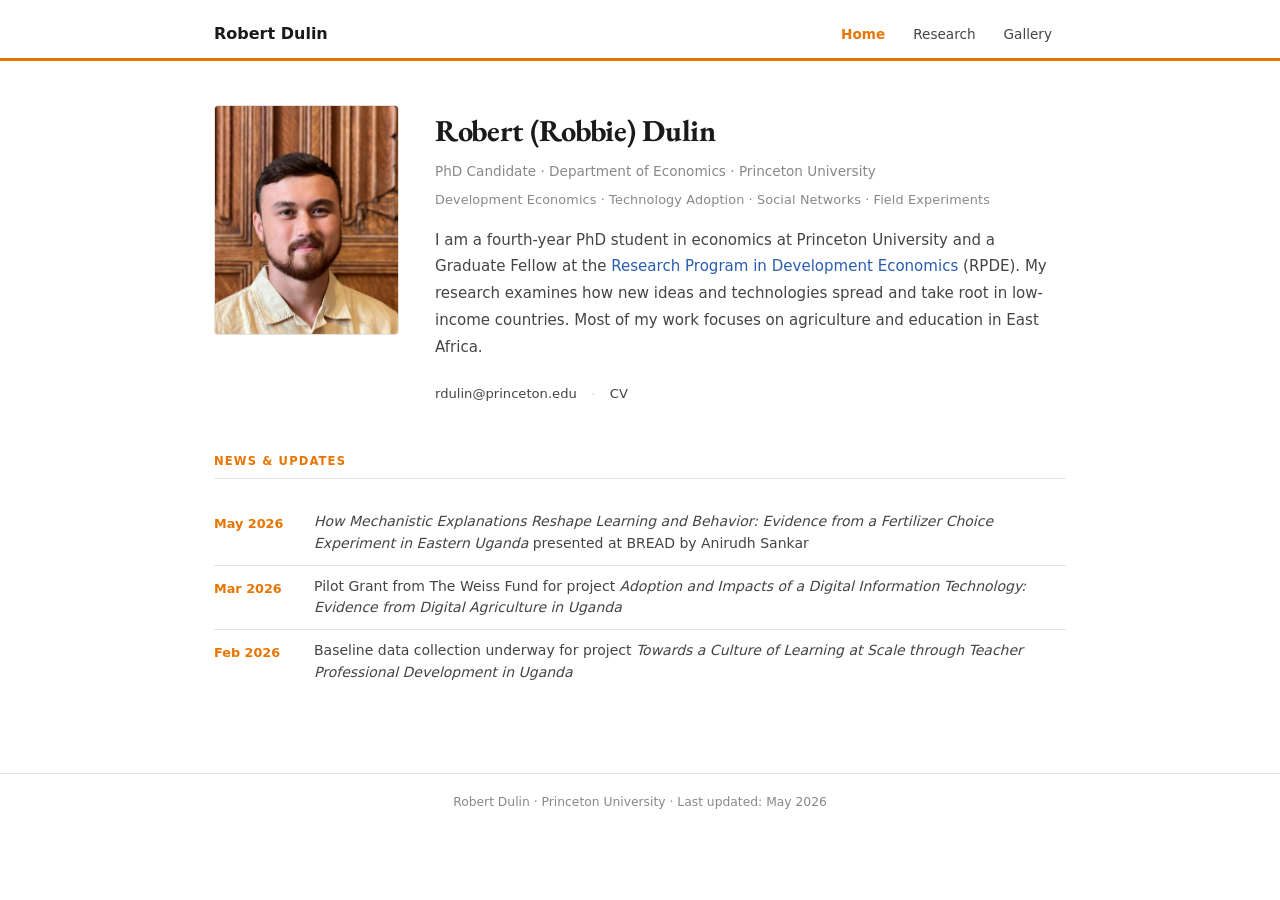
==== index.html @ de71cf5f "remove CV tab" ====
<!DOCTYPE html>
<html lang="en">
<head>
  <meta charset="UTF-8">
  <meta name="viewport" content="width=device-width, initial-scale=1.0">
  <title>Robert Dulin | Princeton Economics</title>
  <meta name="description" content="Robert (Robbie) Dulin — PhD candidate in Economics, Princeton University">
  <link rel="icon" type="image/svg+xml" href="assets/img/favicon.svg">
  <link rel="preconnect" href="https://fonts.googleapis.com">
  <link rel="preconnect" href="https://fonts.gstatic.com" crossorigin>
  <link href="https://fonts.googleapis.com/css2?family=EB+Garamond:wght@400;600;700&display=swap" rel="stylesheet">
  <link rel="stylesheet" href="assets/css/style.css">
  <script async src="https://www.googletagmanager.com/gtag/js?id=G-J1DJVY4RKW"></script>
  <script>
    window.dataLayer = window.dataLayer || [];
    function gtag(){dataLayer.push(arguments);}
    gtag('js', new Date());
    gtag('config', 'G-J1DJVY4RKW');
  </script>
</head>
<body>

<header>
  <div class="header-inner">
    <div class="site-title"><a href="index.html">Robert Dulin</a></div>
    <button class="nav-toggle" onclick="toggleNav()" aria-label="Toggle navigation">☰</button>
    <nav>
      <a href="index.html" class="active">Home</a>
      <a href="research.html">Research</a>
      <a href="gallery.html">Gallery</a>
    </nav>
  </div>
</header>

<main>
  <div class="home-hero">
    <img src="assets/img/photo.jpeg" alt="Robert Dulin">
    <div class="home-bio">
      <h1>Robert (Robbie) Dulin</h1>
      <div class="subtitle">PhD Candidate · Department of Economics · Princeton University</div>
      <div class="fields">Development Economics · Technology Adoption · Social Networks · Field Experiments</div>
      <p>
        I am a fourth-year PhD student in economics at Princeton University and a Graduate Fellow
        at the <a href="https://rpde.princeton.edu/">Research Program in Development Economics</a> (RPDE).
        My research examines how new ideas and technologies spread and take root in low-income countries. 
        Most of my work focuses on agriculture and education in East Africa.
      </p>
      <div class="contact-links">
        <a href="mailto:rdulin@princeton.edu">rdulin@princeton.edu</a>
        <span class="sep">·</span>
        <a href="files/dulin_cv.pdf" target="_blank">CV</a>
      </div>
    </div>
  </div>

  <section class="news-section">
    <div class="section-head">News &amp; Updates</div>
    <div class="news-item">
      <span class="news-date">May 2026</span>
      <p><em>How Mechanistic Explanations Reshape Learning and Behavior: Evidence from a Fertilizer Choice Experiment in Eastern Uganda</em> presented at BREAD by Anirudh Sankar</p>
    </div>
    <div class="news-item">
      <span class="news-date">Mar 2026</span>
      <p>Pilot Grant from The Weiss Fund for project <em>Adoption and Impacts of a Digital Information Technology: Evidence from Digital Agriculture in Uganda</em></p>
    </div>
    <div class="news-item">
      <span class="news-date">Feb 2026</span>
      <p>Baseline data collection underway for project <em>Towards a Culture of Learning at Scale through Teacher Professional Development in Uganda</em></p>
    </div>

  </section>
</main>

<footer>
  Robert Dulin · Princeton University · Last updated: May 2026
</footer>

<script>
function toggleNav() { document.querySelector('nav').classList.toggle('open'); }
document.querySelectorAll('a[href^="http"]').forEach(a => { a.target = '_blank'; a.rel = 'noopener noreferrer'; });
</script>
</body>
</html>
---- assets/css/style.css ----
:root {
  --orange: #E77500;
  --black: #1a1a1a;
  --gray-dark: #444;
  --gray-mid: #888;
  --gray-light: #f6f6f6;
  --border: #e2e2e2;
  --link: #2a5db0;
  --max-width: 900px;
  --font: system-ui, -apple-system, BlinkMacSystemFont, 'Segoe UI', sans-serif;
  --font-serif: 'EB Garamond', Georgia, serif;
}

*, *::before, *::after { box-sizing: border-box; margin: 0; padding: 0; }
html { font-size: 16px; }
body { font-family: var(--font); color: var(--black); background: #fff; line-height: 1.7; }
a { color: var(--link); text-decoration: none; }
a:hover { text-decoration: underline; }
img { max-width: 100%; display: block; }

.site-wrapper { max-width: var(--max-width); margin: 0 auto; padding: 0 24px; }

header { border-bottom: 3px solid var(--orange); background: #fff; position: sticky; top: 0; z-index: 100; }
.header-inner {
  max-width: var(--max-width); margin: 0 auto; padding: 14px 24px 0;
  display: flex; align-items: baseline; justify-content: space-between; flex-wrap: wrap; gap: 6px;
}
.site-title { font-size: 1rem; font-weight: 700; }
.site-title a { color: var(--black); }
.site-title a:hover { color: var(--orange); text-decoration: none; }
nav { display: flex; }
nav a {
  display: inline-block; padding: 9px 14px 12px;
  font-size: 0.85rem; font-weight: 500; color: var(--gray-dark);
  border-bottom: 3px solid transparent; margin-bottom: -3px;
  transition: color 0.15s, border-color 0.15s;
}
nav a:hover { color: var(--orange); border-bottom-color: var(--orange); text-decoration: none; }
nav a.active { color: var(--orange); border-bottom-color: var(--orange); font-weight: 600; }

main { max-width: var(--max-width); margin: 0 auto; padding: 44px 24px 80px; }

.home-hero { display: flex; gap: 36px; align-items: flex-start; }
.home-hero img {
  width: 185px; height: 230px; object-fit: cover; object-position: center center;
  border-radius: 4px; flex-shrink: 0; border: 1px solid var(--border);
}
.home-bio h1 { font-family: var(--font-serif); font-size: 1.9rem; font-weight: 700; letter-spacing: -0.01em; margin-bottom: 3px; }
.home-bio .subtitle { font-size: 0.85rem; color: var(--gray-mid); margin-bottom: 6px; }
.fields { font-size: 0.8rem; color: var(--gray-mid); margin-bottom: 16px; letter-spacing: 0.01em; }
.home-bio p { font-size: 0.94rem; line-height: 1.78; color: var(--gray-dark); }
.home-bio p + p { margin-top: 13px; }
.contact-links { margin-top: 20px; display: flex; gap: 14px; flex-wrap: wrap; align-items: center; }
.contact-links a { font-size: 0.82rem; font-weight: 500; color: var(--gray-dark); }
.contact-links a:hover { color: var(--link); text-decoration: none; }
.contact-links .sep { color: var(--border); }

.news-section { margin-top: 44px; }
.news-item { display: flex; gap: 18px; padding: 10px 0; border-bottom: 1px solid var(--border); }
.news-item:last-child { border-bottom: none; }
.news-date { flex-shrink: 0; min-width: 82px; color: var(--orange); font-size: 0.8rem; font-weight: 600; padding-top: 2px; }
.news-item p { font-size: 0.875rem; color: var(--gray-dark); line-height: 1.55; }

.paper-links { display: flex; gap: 7px; flex-wrap: wrap; margin-bottom: 10px; }
.paper-chip {
  display: inline-block; padding: 2px 9px;
  font-size: 0.72rem; font-weight: 600; letter-spacing: 0.04em; text-transform: uppercase;
  border: 1px solid var(--border); border-radius: 3px;
  color: var(--gray-dark); background: var(--gray-light);
  transition: border-color 0.15s, color 0.15s;
}
.paper-chip:hover { border-color: var(--link); color: var(--link); text-decoration: none; }

.research-section { margin-bottom: 48px; }
.section-head {
  font-size: 0.72rem; font-weight: 700; text-transform: uppercase; letter-spacing: 0.1em;
  color: var(--orange); margin-bottom: 22px; padding-bottom: 7px; border-bottom: 1px solid var(--border);
}
.paper { margin-bottom: 28px; padding-bottom: 28px; border-bottom: 1px solid var(--border); }
.paper:last-child { border-bottom: none; }
.paper-title { font-size: 0.94rem; font-weight: 600; margin-bottom: 4px; line-height: 1.42; }
.paper-authors { font-size: 0.82rem; color: var(--gray-mid); margin-bottom: 5px; }
.paper-meta { font-size: 0.8rem; color: var(--gray-mid); margin-bottom: 10px; font-style: italic; }
.abstract-toggle {
  background: none; border: none; cursor: pointer; padding: 0;
  font-size: 0.72rem; font-weight: 700; color: var(--gray-mid);
  letter-spacing: 0.06em; text-transform: uppercase;
  display: inline-flex; align-items: center; gap: 5px;
}
.abstract-toggle:hover { color: var(--link); }
.abstract-toggle .arrow { font-size: 0.6rem; display: inline-block; transition: transform 0.2s; }
.abstract-toggle.open .arrow { transform: rotate(90deg); }
.abstract-body {
  display: none; margin-top: 11px; padding: 14px 16px;
  background: var(--gray-light); border-left: 3px solid var(--orange);
  border-radius: 0 4px 4px 0; font-size: 0.885rem; color: var(--gray-dark); line-height: 1.72;
}
.abstract-body.open { display: block; }

.cv-intro { font-size: 0.94rem; color: var(--gray-dark); margin-bottom: 24px; line-height: 1.7; }
.btn {
  display: inline-block; padding: 11px 26px;
  background: var(--orange); color: #fff !important;
  font-size: 0.875rem; font-weight: 600; border-radius: 4px;
  letter-spacing: 0.02em; transition: background 0.15s;
}
.btn:hover { background: #c45f00; text-decoration: none; }

.gallery-intro { font-size: 0.94rem; color: var(--gray-dark); margin-bottom: 28px; line-height: 1.7; }
.gallery-grid {
  display: grid;
  grid-template-columns: repeat(2, 1fr);
  grid-auto-rows: 320px;
  gap: 10px;
}
.gallery-item { overflow: hidden; border-radius: 4px; background: var(--gray-light); }
.gallery-item.wide { grid-column: span 2; }
.gallery-item img { width: 100%; height: 100%; object-fit: cover; display: block; transition: transform 0.4s ease; }
.gallery-item:hover img { transform: scale(1.04); }

footer { border-top: 1px solid var(--border); padding: 18px 24px; text-align: center; font-size: 0.77rem; color: var(--gray-mid); }

#lightbox {
  display: none; position: fixed; inset: 0; z-index: 200;
  background: rgba(0,0,0,0.92); cursor: zoom-out;
  align-items: center; justify-content: center;
}
#lightbox.open { display: flex; }
#lightbox img { max-width: 92vw; max-height: 92vh; object-fit: contain; border-radius: 3px; }
#lightbox-close {
  position: absolute; top: 18px; right: 22px;
  background: none; border: none; color: #fff; font-size: 2rem; cursor: pointer; line-height: 1;
}

.nav-toggle {
  display: none; background: none; border: none;
  font-size: 1.4rem; cursor: pointer; padding: 6px; color: var(--black); line-height: 1;
}

@media (max-width: 768px) {
  .nav-toggle { display: block; }
  nav { display: none; flex-direction: column; width: 100%; padding-bottom: 10px; }
  nav.open { display: flex; }
  nav a { padding: 9px 0; border-bottom: none; font-size: 0.9rem; }
  .home-hero { flex-direction: column; align-items: center; text-align: center; }
  .home-hero img { width: 140px; height: 140px; }
  .contact-links { justify-content: center; }
  .gallery-grid { grid-template-columns: 1fr; grid-auto-rows: 240px; }
}
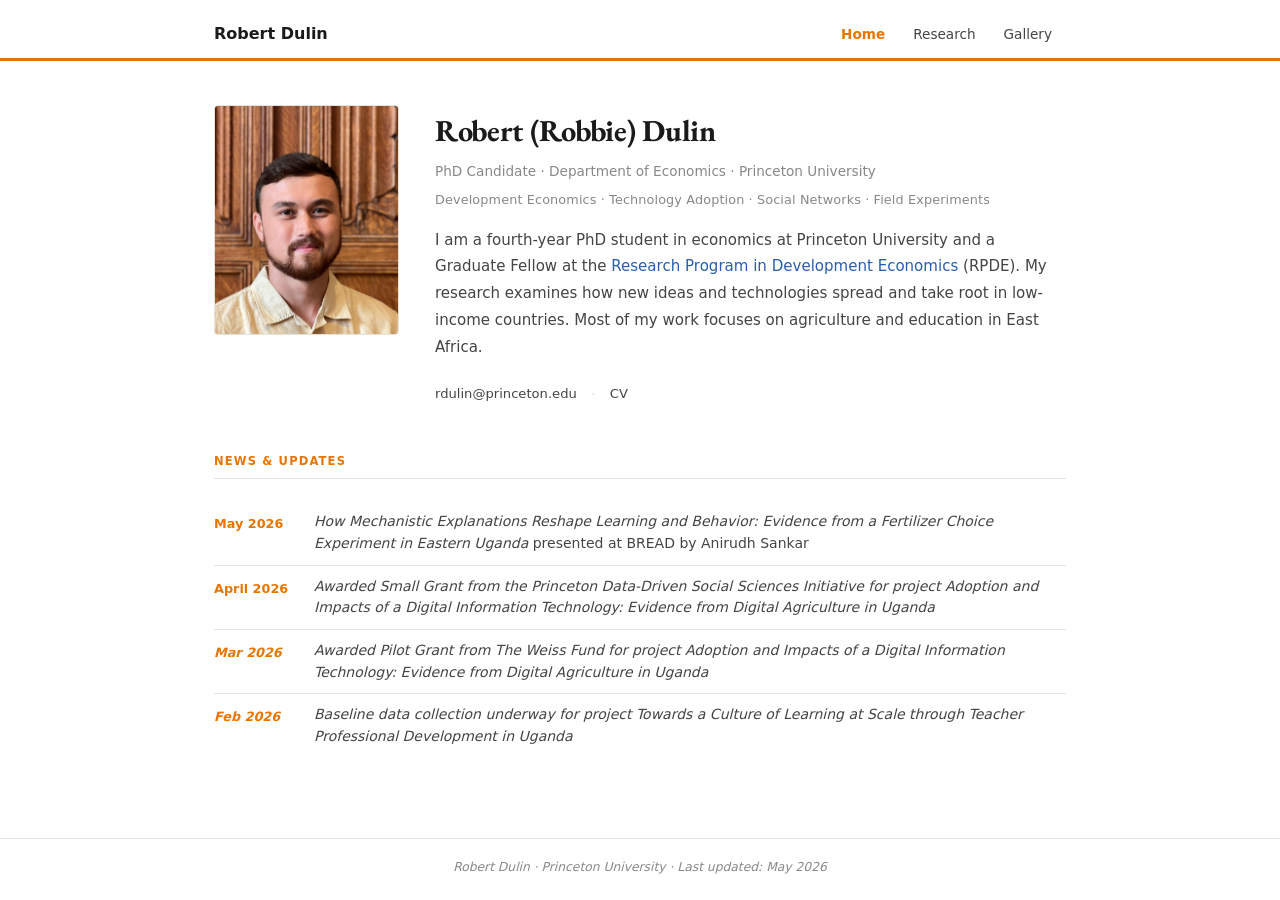
==== commit a6f79a23: "update news items" ====
--- a/index.html
+++ b/index.html
@@ -60,8 +60,12 @@
       <p><em>How Mechanistic Explanations Reshape Learning and Behavior: Evidence from a Fertilizer Choice Experiment in Eastern Uganda</em> presented at BREAD by Anirudh Sankar</p>
     </div>
     <div class="news-item">
+      <span class="news-date">April 2026</span>
+      <p><em>Awarded Small Grant from the Princeton Data-Driven Social Sciences Initiative for project <em>Adoption and Impacts of a Digital Information Technology: Evidence from Digital Agriculture in Uganda</em></p>
+    </div>
+    <div class="news-item">
       <span class="news-date">Mar 2026</span>
-      <p>Pilot Grant from The Weiss Fund for project <em>Adoption and Impacts of a Digital Information Technology: Evidence from Digital Agriculture in Uganda</em></p>
+      <p>Awarded Pilot Grant from The Weiss Fund for project <em>Adoption and Impacts of a Digital Information Technology: Evidence from Digital Agriculture in Uganda</em></p>
     </div>
     <div class="news-item">
       <span class="news-date">Feb 2026</span>
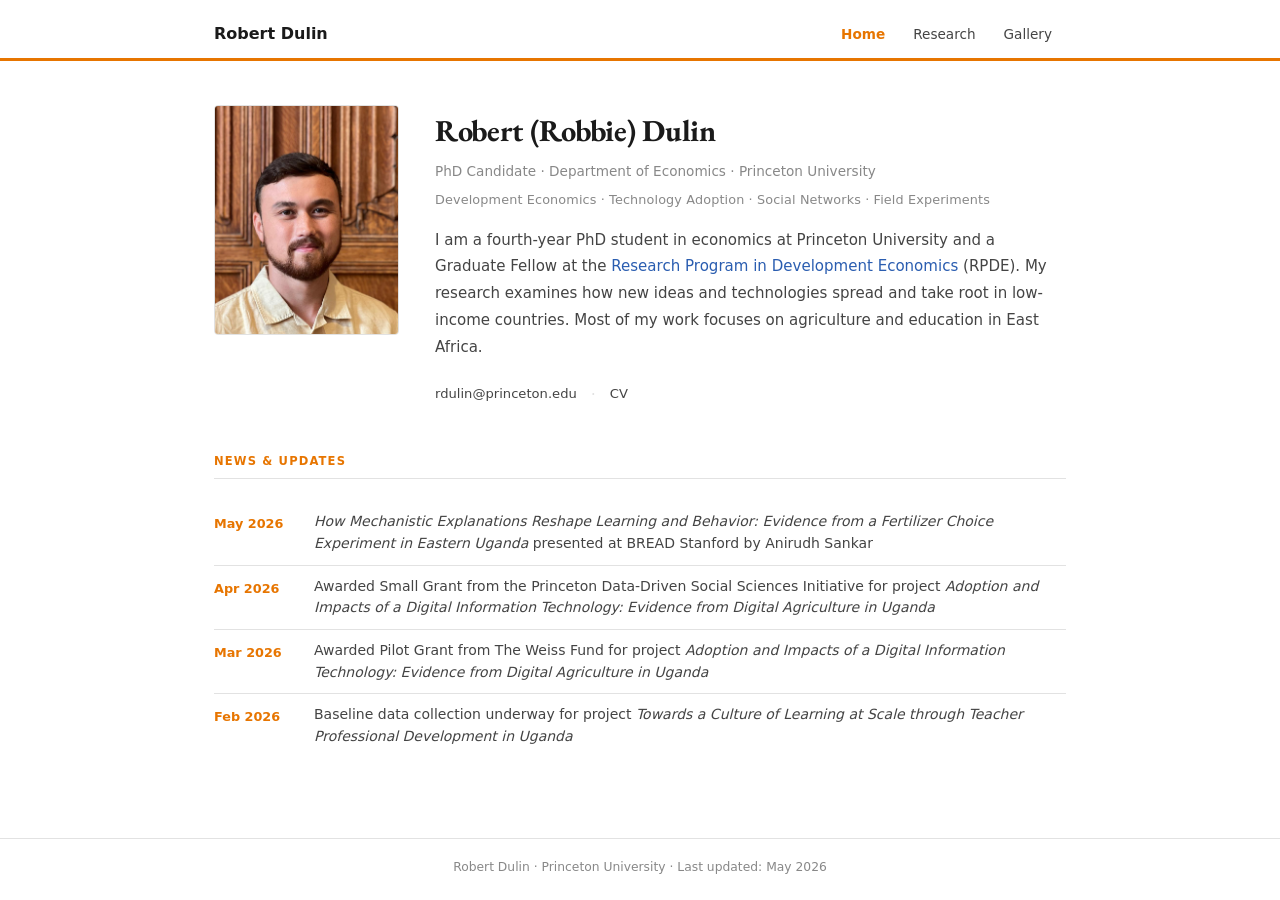
==== commit 312ebb05: "fix formatting in news section" ====
--- a/index.html
+++ b/index.html
@@ -57,11 +57,11 @@
     <div class="section-head">News &amp; Updates</div>
     <div class="news-item">
       <span class="news-date">May 2026</span>
-      <p><em>How Mechanistic Explanations Reshape Learning and Behavior: Evidence from a Fertilizer Choice Experiment in Eastern Uganda</em> presented at BREAD by Anirudh Sankar</p>
+      <p><em>How Mechanistic Explanations Reshape Learning and Behavior: Evidence from a Fertilizer Choice Experiment in Eastern Uganda</em> presented at BREAD Stanford by Anirudh Sankar</p>
     </div>
     <div class="news-item">
-      <span class="news-date">April 2026</span>
-      <p><em>Awarded Small Grant from the Princeton Data-Driven Social Sciences Initiative for project <em>Adoption and Impacts of a Digital Information Technology: Evidence from Digital Agriculture in Uganda</em></p>
+      <span class="news-date">Apr 2026</span>
+      <p>Awarded Small Grant from the Princeton Data-Driven Social Sciences Initiative for project <em>Adoption and Impacts of a Digital Information Technology: Evidence from Digital Agriculture in Uganda</em></p>
     </div>
     <div class="news-item">
       <span class="news-date">Mar 2026</span>
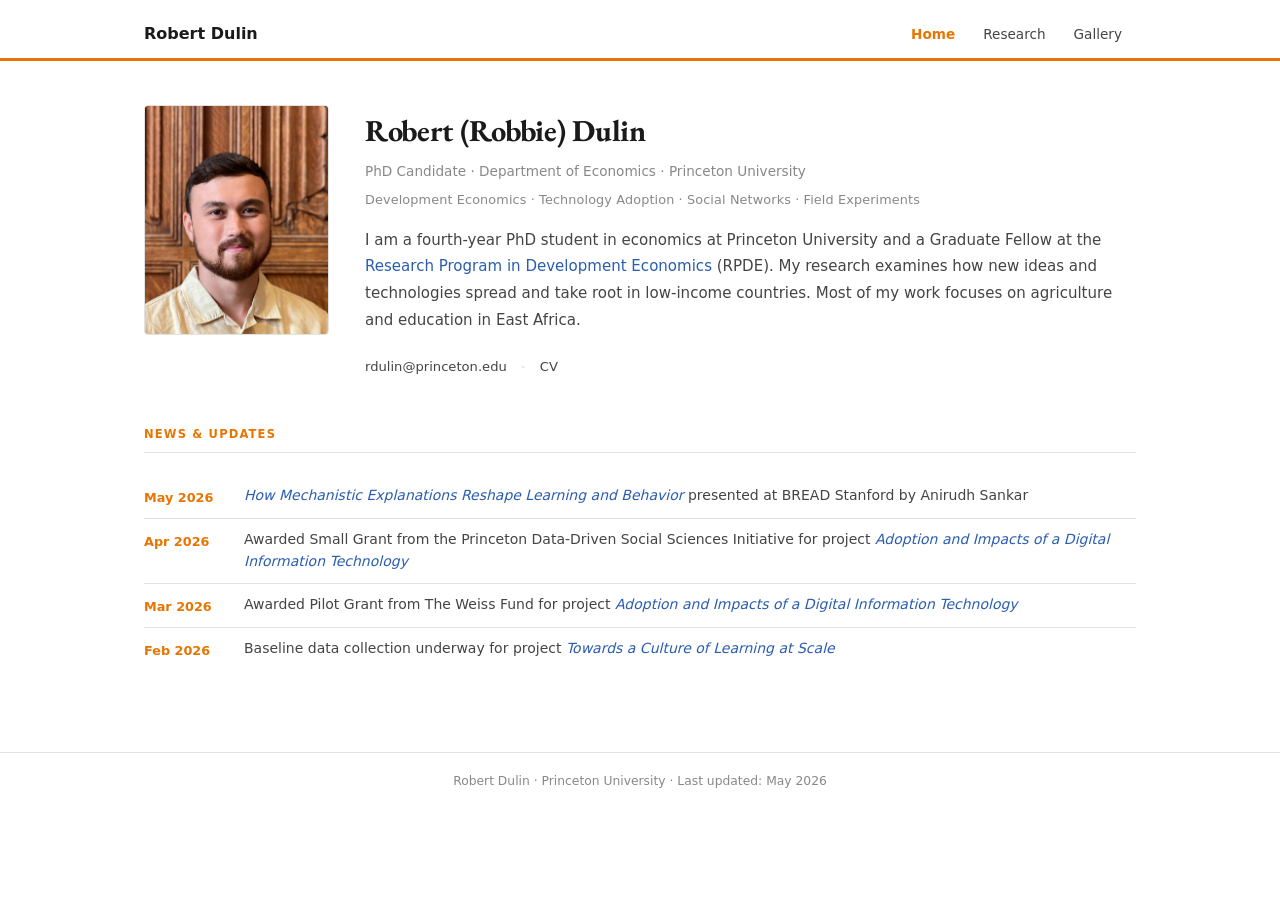
==== commit 95772785: "Shorten paper titles and add links for news section" ====
--- a/index.html
+++ b/index.html
@@ -57,19 +57,19 @@
     <div class="section-head">News &amp; Updates</div>
     <div class="news-item">
       <span class="news-date">May 2026</span>
-      <p><em>How Mechanistic Explanations Reshape Learning and Behavior: Evidence from a Fertilizer Choice Experiment in Eastern Uganda</em> presented at BREAD Stanford by Anirudh Sankar</p>
+      <p><a href="research.html#mechanistic"><em>How Mechanistic Explanations Reshape Learning and Behavior</em></a> presented at BREAD Stanford by Anirudh Sankar</p>
     </div>
     <div class="news-item">
       <span class="news-date">Apr 2026</span>
-      <p>Awarded Small Grant from the Princeton Data-Driven Social Sciences Initiative for project <em>Adoption and Impacts of a Digital Information Technology: Evidence from Digital Agriculture in Uganda</em></p>
+      <p>Awarded Small Grant from the Princeton Data-Driven Social Sciences Initiative for project <a href="research.html#digital-agriculture"><em>Adoption and Impacts of a Digital Information Technology</em></a></p>
     </div>
     <div class="news-item">
       <span class="news-date">Mar 2026</span>
-      <p>Awarded Pilot Grant from The Weiss Fund for project <em>Adoption and Impacts of a Digital Information Technology: Evidence from Digital Agriculture in Uganda</em></p>
+      <p>Awarded Pilot Grant from The Weiss Fund for project <a href="research.html#digital-agriculture"><em>Adoption and Impacts of a Digital Information Technology</em></a></p>
     </div>
     <div class="news-item">
       <span class="news-date">Feb 2026</span>
-      <p>Baseline data collection underway for project <em>Towards a Culture of Learning at Scale through Teacher Professional Development in Uganda</em></p>
+      <p>Baseline data collection underway for project <a href="research.html#teacher-pd"><em>Towards a Culture of Learning at Scale</em></a></p>
     </div>
 
   </section>
--- a/assets/css/style.css
+++ b/assets/css/style.css
@@ -6,7 +6,7 @@
   --gray-light: #f6f6f6;
   --border: #e2e2e2;
   --link: #2a5db0;
-  --max-width: 900px;
+  --max-width: 1040px;
   --font: system-ui, -apple-system, BlinkMacSystemFont, 'Segoe UI', sans-serif;
   --font-serif: 'EB Garamond', Georgia, serif;
 }
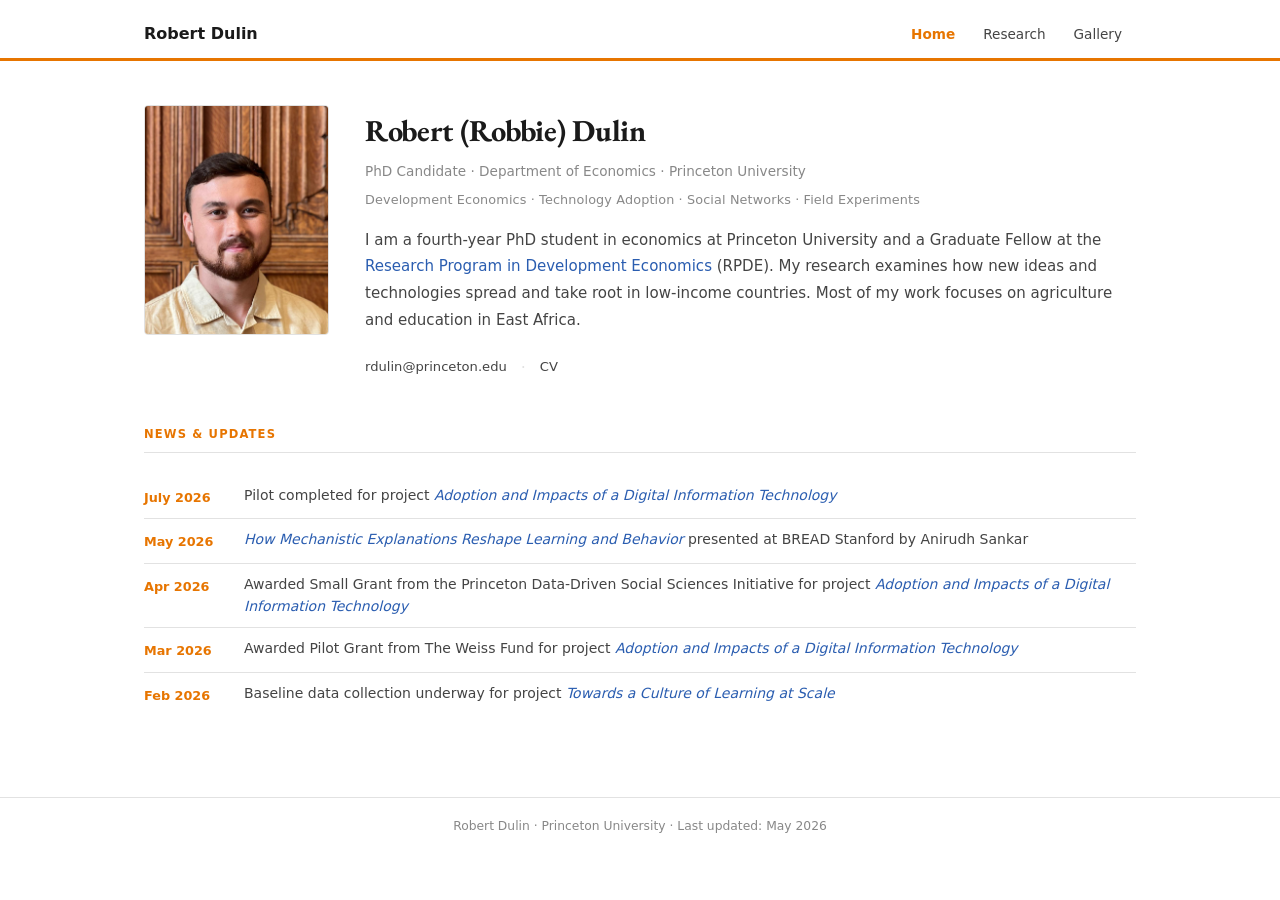
==== commit 47800986: "update news" ====
--- a/index.html
+++ b/index.html
@@ -56,6 +56,10 @@
   <section class="news-section">
     <div class="section-head">News &amp; Updates</div>
     <div class="news-item">
+      <span class="news-date">July 2026</span>
+      <p>Pilot completed for project <a href="research.html#digital-agriculture"><em>Adoption and Impacts of a Digital Information Technology</em></a></p>
+    </div>
+    <div class="news-item">
       <span class="news-date">May 2026</span>
       <p><a href="research.html#mechanistic"><em>How Mechanistic Explanations Reshape Learning and Behavior</em></a> presented at BREAD Stanford by Anirudh Sankar</p>
     </div>
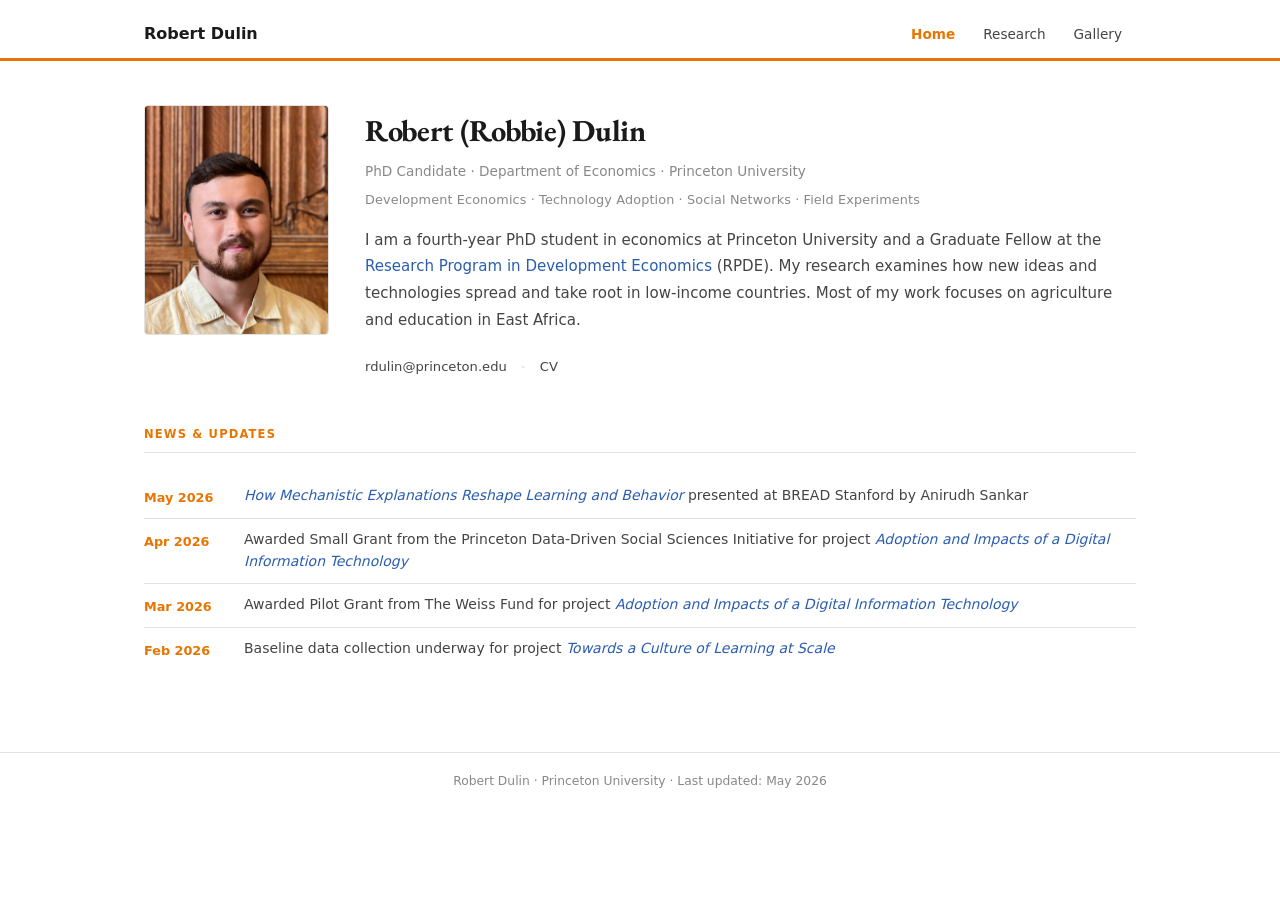
==== commit 6743c504: "update on pilot progress" ====
--- a/index.html
+++ b/index.html
@@ -55,10 +55,12 @@
 
   <section class="news-section">
     <div class="section-head">News &amp; Updates</div>
+<!-- 
     <div class="news-item">
       <span class="news-date">July 2026</span>
       <p>Pilot completed for project <a href="research.html#digital-agriculture"><em>Adoption and Impacts of a Digital Information Technology</em></a></p>
     </div>
+ -->
     <div class="news-item">
       <span class="news-date">May 2026</span>
       <p><a href="research.html#mechanistic"><em>How Mechanistic Explanations Reshape Learning and Behavior</em></a> presented at BREAD Stanford by Anirudh Sankar</p>
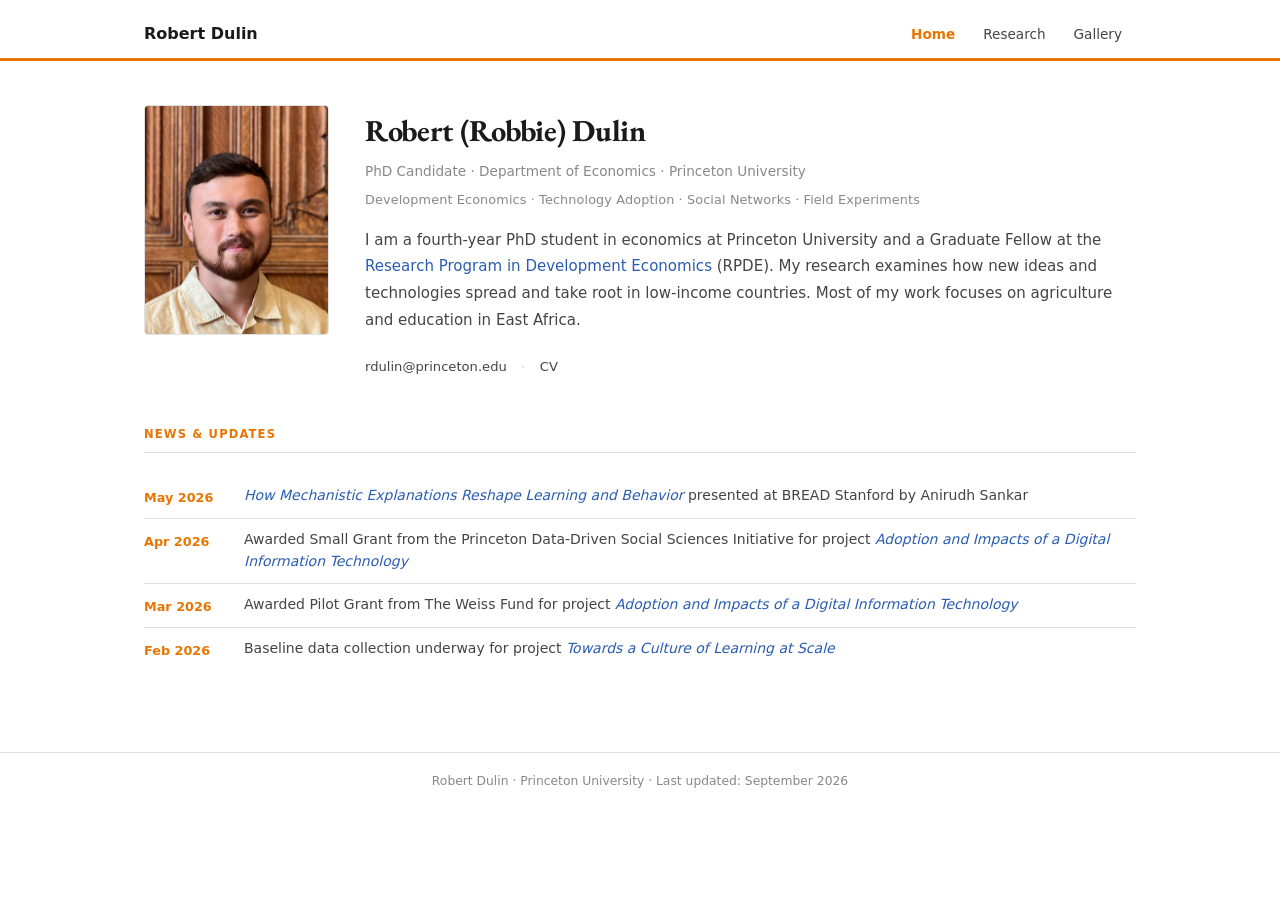
==== commit 0b5a0397: "added RO paper" ====
--- a/index.html
+++ b/index.html
@@ -82,7 +82,7 @@
 </main>
 
 <footer>
-  Robert Dulin · Princeton University · Last updated: May 2026
+  Robert Dulin · Princeton University · Last updated: September 2026
 </footer>
 
 <script>
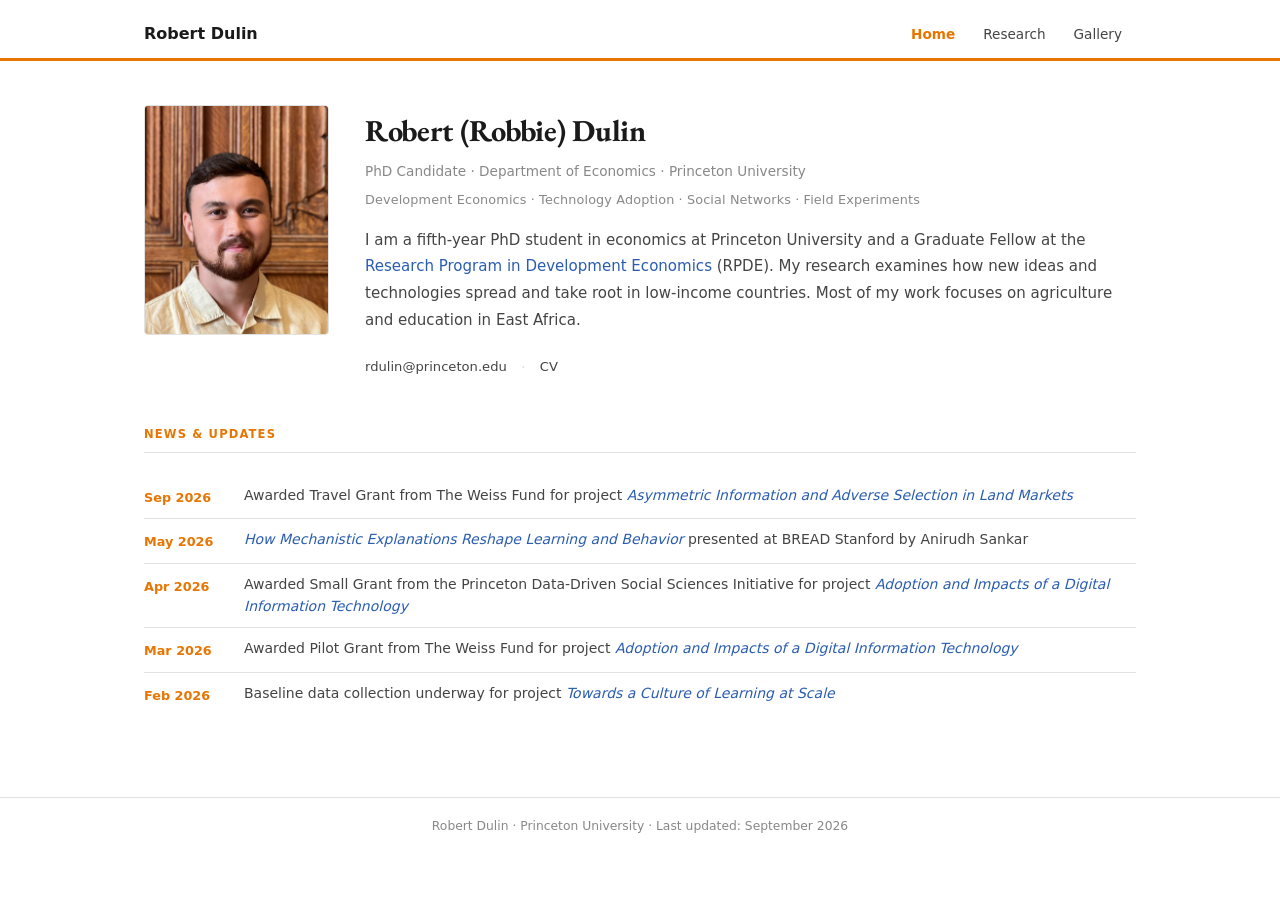
==== commit 43f27d80: "updated years and grants" ====
--- a/index.html
+++ b/index.html
@@ -40,7 +40,7 @@
       <div class="subtitle">PhD Candidate · Department of Economics · Princeton University</div>
       <div class="fields">Development Economics · Technology Adoption · Social Networks · Field Experiments</div>
       <p>
-        I am a fourth-year PhD student in economics at Princeton University and a Graduate Fellow
+        I am a fifth-year PhD student in economics at Princeton University and a Graduate Fellow
         at the <a href="https://rpde.princeton.edu/">Research Program in Development Economics</a> (RPDE).
         My research examines how new ideas and technologies spread and take root in low-income countries. 
         Most of my work focuses on agriculture and education in East Africa.
@@ -61,6 +61,10 @@
       <p>Pilot completed for project <a href="research.html#digital-agriculture"><em>Adoption and Impacts of a Digital Information Technology</em></a></p>
     </div>
  -->
+     <div class="news-item">
+      <span class="news-date">Sep 2026</span>
+      <p>Awarded Travel Grant from The Weiss Fund for project <a href="research.html#land-markets"><em>Asymmetric Information and Adverse Selection in Land Markets</em></a></p>
+    </div>
     <div class="news-item">
       <span class="news-date">May 2026</span>
       <p><a href="research.html#mechanistic"><em>How Mechanistic Explanations Reshape Learning and Behavior</em></a> presented at BREAD Stanford by Anirudh Sankar</p>
